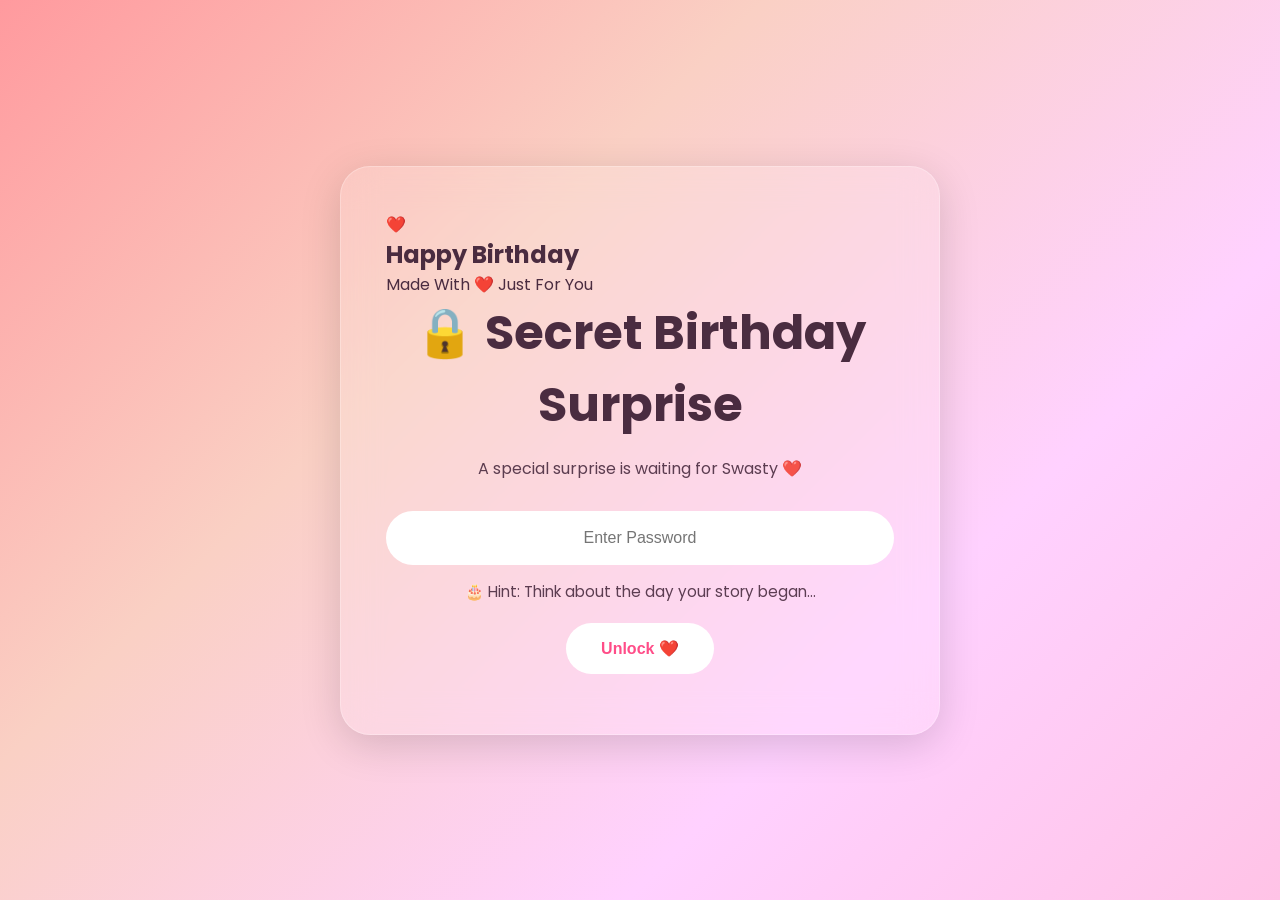
==== index.html @ 3ca475dc "Update index.html" ====
<!DOCTYPE html>
<html lang="en">
<head>
    <meta charset="UTF-8">
    <meta name="viewport" content="width=device-width, initial-scale=1.0">
    <title>Happy Birthday Swasty ❤️</title>

    <link rel="preconnect" href="https://fonts.googleapis.com">
    <link href="https://fonts.googleapis.com/css2?family=Poppins:wght@300;400;500;600;700;800&family=Dancing+Script:wght@700&display=swap" rel="stylesheet">

    <link rel="stylesheet" href="style.css">
</head>
<body>

    <!-- Floating Hearts -->
    <div id="hearts-container"></div>

    <!-- Background Music -->
    <audio id="bgMusic" loop>
        <source src="music/be-intehaan.mp3" type="audio/mpeg">
    </audio>

    <!-- PASSWORD PAGE -->
    <section id="passwordPage" class="page active-page">

        <div class="glass-card password-card">

            <div class="birthday-logo">

    <div class="logo-ring"></div>

    <div class="logo-inner">

        <div class="logo-heart">❤️</div>

        <h2>Happy Birthday</h2>

        <p>Made With ❤️ Just For You</p>

    </div>

</div>

            <h1 class="main-title">
                🔒 Secret Birthday Surprise
            </h1>

            <p class="subtitle">
                A special surprise is waiting for Swasty ❤️
            </p>

        <input
    type="password"
    id="password"
    placeholder="Enter Password">

<p class="password-hint">
🎂 Hint: Think about the day your story began...
</p>

<button id="unlockBtn">
    Unlock ❤️
</button>

            <p id="errorMessage"></p>

        </div>

    </section>

    <!-- TIMER PAGE -->
    <section id="timerPage" class="page">

        <div class="glass-card">

            <h1 class="birthday-name">
                Swasty ❤️
            </h1>

            <h2 class="timer-heading">
                🌸 Time You've Been Making This World More Beautiful
            </h2>

            <div class="timer-container">

                <div class="time-box">
                    <span id="years" class="number">00</span>
                    <span class="label">Years</span>
                </div>

                <div class="time-box">
                    <span id="months" class="number">00</span>
                    <span class="label">Months</span>
                </div>

                <div class="time-box">
                    <span id="days" class="number">00</span>
                    <span class="label">Days</span>
                </div>

                <div class="time-box">
                    <span id="hours" class="number">00</span>
                    <span class="label">Hours</span>
                </div>

                <div class="time-box">
                    <span id="minutes" class="number">00</span>
                    <span class="label">Minutes</span>
                </div>

                <div class="time-box">
                    <span id="seconds" class="number">00</span>
                    <span class="label">Seconds</span>
                </div>

            </div>

            <div class="seconds-lived">

                <h3>
                    ⏳ You've Lived More Than
                </h3>

                <div id="totalSeconds">
                    0
                </div>

                <p>
                    Seconds In This Beautiful World ❤️
                </p>

            </div>

            <p class="special-line">
                Every moment has made you even more special ❤️
            </p>

            <button id="enterWebsiteBtn" class="primary-btn">
                ✨ Enter The Birthday Surprise ✨
            </button>

        </div>

    </section>

    <!-- MAIN WEBSITE -->
    <main id="mainWebsite">

        <!-- HERO -->
        <section class="hero-section">

            <div class="glass-card">

                <h1 class="hero-title">
                    Happy Birthday Swasty 🎂❤️
                </h1>

                <p class="hero-subtitle">
                    Today is all about celebrating you ✨
                </p>

            </div>

        </section>

        <!-- LETTER -->
        <section class="section">

            <div class="glass-card">

                <h2>💌 A Letter Just For You</h2>

                <div id="envelope">

                    <div class="envelope-icon">
                        💌
                    </div>

                    <h3>
                        Click The Envelope To Open Your Letter
                    </h3>

                </div>

                <div id="letterContent">

                    <div id="typedLetter"></div>

                </div>

            </div>

        </section>

        <!-- PHOTO MEMORIES -->
        <section class="section">

            <div class="glass-card">

                <h2>📸 Beautiful Memories</h2>

                <p class="section-text">
                    <b>Every memory tells a story.</b>
                </p>
                <p class="section-text">
                    <b>Click on the corners of the photos</b>
                </p>
                <div class="photo-grid">

                    <img src="images/photo1.jpg" alt="">
                    <img src="images/photo2.jpg" alt="">
                    <img src="images/photo3.jpg" alt="">
                    <img src="images/photo4.jpg" alt="">
                    <img src="images/photo5.jpg" alt="">

                </div>

            </div>

        </section>

        <!-- MEMORY STARS -->
        <section class="section">

            <div class="glass-card">

                <h2>❤️‍🩹 Memory Hearts</h2>

                <h3>
                    Click the Hearts to Reveal Special Messages for You ❤️
                </h3>

                <div class="stars-container">

                    <button class="star" data-message="You deserve all the happiness in the world ❤️">💝</button>

                    <button class="star" data-message="Never stop dreaming ✨">💝</button>

                    <button class="star" data-message="Keep smiling every day 😊">💝</button>

                    <button class="star" data-message="You make life brighter 🌸">💝</button>

                    <button class="star" data-message="Happy Birthday Swasty 🎂❤️">💝</button>

                </div>

                <div id="starMessage"></div>

            </div>

        </section>

        <!-- SPECIAL -->
        <section class="section">

            <div class="glass-card">

                <h2>❤️ What Makes You Special</h2>

                <div class="qualities">

    <!-- Smile -->
    <div class="voice-card" data-audio="smile">
        <div class="voice-emoji">😊</div>

        <h3>Your Smile</h3>

        <p>Tap the button below ❤️</p>

        <button class="voice-btn">
            ▶ Listen to My Voice
        </button>

        <div class="voice-progress">
            <div class="voice-progress-fill"></div>
        </div>

        <div class="voice-message">
            Your smile is one of the most beautiful things I've ever seen...
        </div>
    </div>

    <!-- Kindness -->
    <div class="voice-card" data-audio="kindness">
        <div class="voice-emoji">🌸</div>

        <h3>Your Kindness</h3>

        <p>Tap the button below ❤️</p>

        <button class="voice-btn">
            ▶ Listen to My Voice
        </button>

        <div class="voice-progress">
            <div class="voice-progress-fill"></div>
        </div>

        <div class="voice-message">
            Your kindness makes everyone around you feel comfortable...
        </div>
    </div>

    <!-- Personality -->
    <div class="voice-card" data-audio="personality">
        <div class="voice-emoji">✨</div>

        <h3>Your Personality</h3>

        <p>Tap the button below ❤️</p>

        <button class="voice-btn">
            ▶ Listen to My Voice
        </button>

        <div class="voice-progress">
            <div class="voice-progress-fill"></div>
        </div>

        <div class="voice-message">
            I love the way you are. Never change.
        </div>
    </div>

    <!-- Positive Energy -->
    <div class="voice-card" data-audio="positive">
        <div class="voice-emoji">🌈</div>

        <h3>Your Positive Energy</h3>

        <p>Tap the button below ❤️</p>

        <button class="voice-btn">
            ▶ Listen to My Voice
        </button>

        <div class="voice-progress">
            <div class="voice-progress-fill"></div>
        </div>

        <div class="voice-message">
            You have a way of making every moment brighter.
        </div>
    </div>

    <!-- Heart -->
    <div class="voice-card" data-audio="heart">
        <div class="voice-emoji">❤️</div>

        <h3>Your Heart</h3>

        <p>Tap the button below ❤️</p>

        <button class="voice-btn">
            ▶ Listen to My Voice
        </button>

        <div class="voice-progress">
            <div class="voice-progress-fill"></div>
        </div>

        <div class="voice-message">
            Your heart is the reason you're so special to me.
        </div>
    </div>

</div>
            </div>

        </section>

        <!-- WISH COUNTER -->
        <section class="section">

            <div class="glass-card">

                <h2>🎂 Birthday Wishes</h2>

                <div id="wishCounter">
                    0
                </div>

                <h3>
                    Wishes Sent To Swasty ❤️
                </h3>

            </div>

        </section>

        <!-- BIRTHDAY WISH -->
        <section class="section">

            <div class="glass-card">

                <h2>🌙 Make A Birthday Wish</h2>

                <button id="wishBtn" class="primary-btn">
                    Make A Wish ✨
                </button>

                <div id="wishMessage">

                    <p>
                        Close your eyes,
                        make a wish,
                        and believe in it ❤️
                    </p>

                </div>

            </div>

        </section>

        <!-- LONG MESSAGE -->
        <section class="section">

            <div class="glass-card">

                <h2>❤️ A Message For You</h2>

                <div class="long-message">

                   <p>
Today is a very special day because it celebrates the wonderful person you are.
From the moment you came into this world, you started creating memories,
spreading smiles, and making the lives of the people around you brighter.
                  </p>

                   <br>

<p>
Every year is a collection of moments, dreams, achievements, lessons,
friendships, and beautiful memories. Today marks another chapter in your story,
and it's the perfect time to celebrate everything that makes you unique.
</p>

<br>

<p>
May your smile always stay bright, your heart stay happy,
and your dreams continue to grow bigger.
May every challenge make you stronger,
every success make you prouder,
and every day bring you closer to the life you wish for.
</p>

<br>

<p>
Never forget how special you are.
The kindness you show, the happiness you spread,
and the memories you create leave a mark on everyone around you.
</p>

<br>

<p>
Today is your day.
Laugh louder.
Smile bigger.
Dream higher.
And make memories you'll cherish forever.
</p>

<br>

<p>
May this birthday bring happiness,
love,
success,
good health,
and countless unforgettable moments.
</p>

<br>

<p>
Thank you for being you.
The world is more beautiful because you're in it.
</p>

<br>

<h2>
Happy Birthday, Swasty ❤️🎉✨
</h2>

                </div>

            </div>

        </section>

       <!-- LETTER MESSAGE SECTION -->
<section class="section">

    <div class="letter-card">

        <h2 class="letter-title">
            💌 Before You Go...
        </h2>

        <p class="letter-subtitle">
            If you'd like to say something, I'd love to read it ❤️
        </p>

        <div class="paper">

            <h3>
                A Little Note For Me ❤️
            </h3>

            <p class="paper-text">
                Your words mean a lot.
                Whatever is in your heart,
                feel free to write it here...
            </p>

           <form id="messageForm">

    <textarea
        name="message"
        id="feelingsBox"
        placeholder="Write your thoughts here..."
        required></textarea>

    <button type="submit" class="primary-btn">
        💖 Send My Message
    </button>

</form>

<p id="successMessage"></p>

<!-- PRIVATE CHAT SECTION -->
<section class="section">

    <div class="glass-card">

        <h2>💝 Private Room</h2>

        <p class="section-text">
            A special place only for you 💝
        </p>

        <button id="openChatBtn" class="primary-btn">
            Enter Private Room
        </button>

    </div>

</section>

<!-- CHAT PASSWORD MODAL -->
<div id="chatModal" class="chat-modal">

    <div class="chat-modal-content">

        <h2>🔒 Private Chat</h2>

        <input
            type="password"
            id="chatPassword"
            placeholder="Enter chat password">

        <button id="chatUnlockBtn">
            Unlock
        </button>

    </div>

</div>

      <!-- GRAND FINALE -->
        <section class="section finale-section">

            <div class="glass-card">

                <h1>
                    🎉 Happy Birthday Swasty ❤️
                </h1>

                <p>
                    Thank you for being exactly who you are.
                </p>

                <p>
                    The world is a better place because you're in it.
                </p>

                <p>
                    May your future be filled with happiness,
                    success,
                    laughter,
                    and unforgettable memories.
                </p>

                <h2>
                    ❤️ Never Stop Smiling ❤️
                </h2>

                <button id="confettiBtn" class="primary-btn">
                    🎊 Celebrate 🎊
                </button>

            </div>

        </section>

        <p> Thank you for spending</p>
        <p>your birthday with me.</p>


        
           
           <p> I hope this little website</p>
            <p> made you smile. </p>
       

        
       
           <p> No matter where life takes you,</p> 
          <p> I hope you always stay happy.</p>
        

        <h3>❤️</h3>


        <p>Made with love,</p>
        <p><b>Akshit</b></p>

    </main>

    <div id="wishOverlay">

    <div class="night-sky">

        <div id="shootingStar"></div>

        <div class="wish-text">
            ✨ Make Your Wish ✨
        </div>

        <div class="wish-countdown">
            Returning in <span id="countdown">10</span>
        </div>

    </div>

</div>

<!-- Voice Player -->
<audio id="voicePlayer"></audio>

    <script src="script.js"></script>


</body>
</html>
---- style.css ----
/* =========================
   GLOBAL
========================= */

*{
    margin:0;
    padding:0;
    box-sizing:border-box;
}

html{
    scroll-behavior:smooth;
}

body{
    font-family:'Poppins',sans-serif;
    background:linear-gradient(
        135deg,
        #ff9a9e 0%,
        #fad0c4 35%,
        #ffd1ff 70%,
        #ffc3e6 100%
    );
    color:#4a2c40;
    overflow-x:hidden;
    min-height:100vh;
}

/* =========================
   HEARTS
========================= */

#hearts-container{
    position:fixed;
    inset:0;
    pointer-events:none;
    z-index:1;
}

.heart{
    position:absolute;
    animation:floatHeart 10s linear forwards;
    opacity:.8;
}

@keyframes floatHeart{
    from{
        transform:translateY(110vh) scale(.5);
        opacity:0;
    }
    20%{
        opacity:1;
    }
    to{
        transform:translateY(-120px) scale(1.2);
        opacity:0;
    }
}

/* =========================
   PAGE SYSTEM
========================= */

.page{
    min-height:100vh;
    display:none;
    justify-content:center;
    align-items:center;
    padding:30px;
    position:relative;
    z-index:2;
}

.active-page{
    display:flex;
}

#mainWebsite{
    display:none;
    position:relative;
    z-index:2;
}

/* =========================
   GLASS CARD
========================= */

.glass-card{
    width:100%;
    max-width:1200px;
    background:rgba(255,255,255,.15);
    backdrop-filter:blur(18px);
    -webkit-backdrop-filter:blur(18px);
    border:1px solid rgba(255,255,255,.25);
    border-radius:30px;
    padding:45px;
    box-shadow:0 10px 40px rgba(0,0,0,.15);
}

.password-card{
    max-width:600px;
}

/* =========================
   TYPOGRAPHY
========================= */

.main-title{
    font-size:3rem;
    margin-bottom:15px;
    text-align:center;
}

.subtitle{
    text-align:center;
    opacity:.9;
    margin-bottom:30px;
}

.birthday-name{
    font-family:'Dancing Script',cursive;
    font-size:5rem;
    margin-bottom:20px;
    text-align:center;
}

.timer-heading{
    text-align:center;
    font-size:2rem;
    margin-bottom:60px;
}

.hero-title{
    font-family:'Dancing Script',cursive;
    font-size:5rem;
    text-align:center;
    margin-bottom:15px;
}

.hero-subtitle{
    text-align:center;
    font-size:1.2rem;
    opacity:.9;
}

.section h2{
    font-size:2.2rem;
    text-align:center;
    margin-bottom:20px;
}

.section-text{
    text-align:center;
    opacity:.9;
}

/* =========================
   INPUTS
========================= */

input{
    width:100%;
    padding:18px;
    border:none;
    outline:none;
    border-radius:50px;
    text-align:center;
    font-size:1rem;
    margin-bottom:15px;
}

.password-hint{
    text-align:center;
    font-size:.95rem;
    opacity:.9;
    margin-bottom:20px;
}

#errorMessage{
    text-align:center;
    margin-top:15px;
    color:#fff;
}

/* =========================
   BUTTONS
========================= */

button{
    border:none;
    cursor:pointer;
    transition:.3s;
}

.primary-btn{

    display:block;

    margin:auto;

    padding:16px 35px;

    border-radius:50px;

    background:linear-gradient(
        135deg,
        #ff5e9c,
        #ff7ab6
    );

    color:white;

    font-weight:700;

    font-size:1rem;

    box-shadow:
    0 8px 20px rgba(255,94,156,.35);
}

#unlockBtn{
    display:block;
    margin:auto;
    padding:16px 35px;
    border-radius:50px;
    background:#fff;
    color:#ff4d88;
    font-weight:700;
    font-size:1rem;
}

.primary-btn:hover,
#unlockBtn:hover{
    transform:translateY(-3px) scale(1.03);
}

/* =========================
   TIMER
========================= */

.timer-container{
    display:flex;
    justify-content:center;
    align-items:center;
    gap:25px;
    flex-wrap:wrap;
    margin-bottom:40px;
}

.time-box{
    min-width:120px;
    text-align:center;
}

.number{
    display:block;
    font-size:6.5rem;
    font-weight:800;
    line-height:1;
    color:#fff;
    text-shadow:
        0 0 10px rgba(255,255,255,.4),
        0 0 25px rgba(255,255,255,.3),
        0 0 40px rgba(255,255,255,.2);
}

.label{
    display:block;
    margin-top:10px;
    font-size:.85rem;
    text-transform:uppercase;
    letter-spacing:3px;
    opacity:.75;
}

.special-line{
    text-align:center;
    margin-top:30px;
    font-size:1.1rem;
}

/* =========================
   TOTAL SECONDS
========================= */

.seconds-lived{
    text-align:center;
    margin:50px 0;
}

.seconds-lived h3{
    margin-bottom:15px;
}

#totalSeconds{
    font-size:3rem;
    font-weight:800;
    margin-bottom:10px;
}

/* =========================
   HERO
========================= */

.hero-section{
    min-height:100vh;
    display:flex;
    justify-content:center;
    align-items:center;
    padding:40px;
}

/* =========================
   SECTIONS
========================= */

.section{
    padding:80px 20px;
}

/* =========================
   ENVELOPE
========================= */

#envelope{
    margin-top:25px;
    text-align:center;
    cursor:pointer;
}

.envelope-icon{
    font-size:6rem;
    animation:bounce 2s infinite;
}

@keyframes bounce{
    0%,100%{
        transform:translateY(0);
    }
    50%{
        transform:translateY(-12px);
    }
}

#letterContent{
    display:none;
    margin-top:30px;
}

#typedLetter{
    line-height:2;
    font-size:1.1rem;
    text-align:left;
}

/* =========================
   PHOTO GRID
========================= */

.photo-grid{
    display:grid;
    grid-template-columns:repeat(auto-fit,minmax(220px,1fr));
    gap:20px;
    margin-top:35px;
}

.photo-grid img{

    width:100%;

    height:260px;

    object-fit:cover;

    border-radius:18px;

    transition:

        transform .45s ease,

        box-shadow .45s ease,

        filter .45s ease;

    cursor:pointer;

}

.photo-grid img:hover{

    transform:scale(1.05);

    box-shadow:0 15px 35px rgba(0,0,0,.25);

    filter:brightness(1.05);

}

.photo-grid img:active{

    transform:scale(.97);

}

/* =========================
   STARS
========================= */

.stars-container{
    display:flex;
    justify-content:center;
    gap:20px;
    flex-wrap:wrap;
    margin-top:30px;
}

.star{
    font-size:3rem;
    background:none;
    color:#fff;
}

.star:hover{
    transform:scale(1.2) rotate(10deg);
}

#starMessage{
    margin-top:25px;
    text-align:center;
    font-size:1.1rem;
    min-height:40px;
}

/* =========================
   SPECIAL CARDS
========================= */

.qualities{

    display:grid;

    grid-template-columns:repeat(auto-fit,minmax(320px,1fr));

    gap:25px;

    margin-top:35px;

}

.quality-card{
    background:rgba(255,255,255,.12);
    padding:25px;
    border-radius:20px;
    text-align:center;
    font-size:1.1rem;
    transition:.3s;
}

.quality-card:hover{
    transform:translateY(-6px);
}

/* =========================
   WISH COUNTER
========================= */

#wishCounter{
    text-align:center;
    font-size:5rem;
    font-weight:800;
    margin:25px 0;
}

/* =========================
   WISH MESSAGE
========================= */

#wishMessage{
    display:none;
    margin-top:25px;
    text-align:center;
    font-size:1.2rem;
    line-height:2;
}

/* =========================
   LONG MESSAGE
========================= */

.long-message{
    max-width:900px;
    margin:auto;
}

.long-message p{
    margin-bottom:20px;
    line-height:2;
    font-size:1.05rem;
}

/* =========================
   FINALE
========================= */

.finale-section{
    padding-bottom:120px;
}

.finale-section h1{
    font-size:4rem;
    text-align:center;
    margin-bottom:20px;
}

.finale-section p{
    text-align:center;
    margin-bottom:15px;
    line-height:1.8;
}

.finale-section h2{
    margin:30px 0;
}

/* =========================
   CONFETTI
========================= */

.confetti{
    position:fixed;
    width:12px;
    height:12px;
    top:-20px;
    z-index:9999;
    animation:confettiFall 5s linear forwards;
}

@keyframes confettiFall{
    to{
        transform:
            translateY(110vh)
            rotate(720deg);
    }
}

/* =========================
   SCROLLBAR
========================= */

::-webkit-scrollbar{
    width:8px;
}

::-webkit-scrollbar-thumb{
    background:rgba(255,255,255,.4);
    border-radius:20px;
}

/* =========================
   WISH OVERLAY
========================= */

#wishOverlay{
    position:fixed;
    inset:0;
    background:#020617;
    z-index:99999;
    display:none;
    justify-content:center;
    align-items:center;
    overflow:hidden;
}

.night-sky{
    width:100%;
    height:100%;
    position:relative;
}

.twinkle-star{
    position:absolute;
    width:3px;
    height:3px;
    background:white;
    border-radius:50%;
    animation:twinkle 2s infinite;
}

@keyframes twinkle{
    0%,100%{
        opacity:.2;
    }
    50%{
        opacity:1;
    }
}

.wish-text{
    position:absolute;
    top:45%;
    left:50%;
    transform:translate(-50%,-50%);
    font-size:3rem;
    font-weight:700;
    text-align:center;
}

.wish-countdown{
    position:absolute;
    top:55%;
    left:50%;
    transform:translateX(-50%);
    font-size:1.1rem;
}

#shootingStar{
    position:absolute;
    width:180px;
    height:2px;
    background:white;
    transform:rotate(-25deg);
    box-shadow:0 0 20px white;
    opacity:0;
}

/* =========================
   MOBILE
========================= */

@media(max-width:768px){

    .glass-card{
        padding:30px 20px;
    }

    .main-title{
        font-size:2rem;
    }

    .birthday-name{
        font-size:3.5rem;
    }

    .hero-title{
        font-size:3.5rem;
    }

    .timer-heading{
        font-size:1.4rem;
    }

    .number{
        font-size:4rem;
    }

    .label{
        font-size:.7rem;
        letter-spacing:2px;
    }

    .time-box{
        min-width:90px;
    }

    #wishCounter{
        font-size:3rem;
    }

    #totalSeconds{
        font-size:2rem;
    }

    .envelope-icon{
        font-size:4rem;
    }

    .finale-section h1{
        font-size:2.5rem;
    }
}

/* =========================
   LETTER SECTION
========================= */

.letter-card{
    text-align:center;
}

.letter-title{
    font-family:'Dancing Script',cursive;
    font-size:3rem;
    margin-bottom:10px;
}

.letter-subtitle{
    margin-bottom:30px;
}

.paper{

    max-width:900px;
    margin:auto;

    background:#fff8f3;

    color:#6a3a4f;

    padding:40px;

    border-radius:25px;

    box-shadow:
    0 15px 40px rgba(0,0,0,.15);

}

.paper h3{

    font-family:'Dancing Script',cursive;

    font-size:2.5rem;

    margin-bottom:15px;
}

.paper-text{

    margin-bottom:25px;

    line-height:1.8;
}

#feelingsBox{

    width:100%;

    min-height:220px;

    padding:25px;

    border:2px solid #f5c4d6;

    border-radius:20px;

    background:#fffdfb;

    resize:none;

    outline:none;

    font-size:1rem;

    color:#6a3a4f;

    margin-bottom:25px;
}

#feelingsBox::placeholder{

    color:#c28aa2;
}

#successMessage{

    margin-top:20px;

    text-align:center;

    font-size:1.1rem;

    font-weight:600;

    color:#7a1f4d;

}

#successMessage{
    animation:fadeInUp .8s ease;
}

@keyframes fadeInUp{

    from{
        opacity:0;
        transform:translateY(15px);
    }

    to{
        opacity:1;
        transform:translateY(0);
    }

}

@media (max-width: 768px){

    .glass-card{
        padding:25px 15px;
    }

    .birthday-name{
        font-size:3rem;
    }

    .hero-title{
        font-size:3rem;
    }

    .main-title{
        font-size:2rem;
    }

    .timer-heading{
        font-size:1.2rem;
    }

    .timer-container{
        gap:12px;
    }

    .time-box{
        min-width:80px;
    }

    .number{
        font-size:3.5rem;
    }

    .label{
        font-size:.65rem;
        letter-spacing:1px;
    }

    .photo-grid{
        grid-template-columns:1fr;
    }

    .photo-grid img{
        height:auto;
    }

    .wish-text{
        font-size:2rem;
        width:90%;
    }

    .letter-title{
        font-size:2.2rem;
    }

    .paper{
        padding:25px;
    }

    #feelingsBox{
        min-height:150px;
    }

    .finale-section h1{
        font-size:2rem;
    }

    iframe{
        height:500px;
    }

}

.chat-modal{

    position:fixed;

    inset:0;

    background:rgba(0,0,0,.85);

    display:none;

    justify-content:center;

    align-items:center;

    z-index:9999;

}

.chat-modal-content{

    width:90%;

    max-width:400px;

    padding:30px;

    border-radius:25px;

    background:white;

    text-align:center;

}

.chat-modal-content input{

    width:100%;

    padding:15px;

    margin:20px 0;

    border-radius:12px;

    border:1px solid #ddd;

}

.chat-modal-content button{

    padding:12px 25px;

    border:none;

    border-radius:30px;

    cursor:pointer;

}

.photo-grid img:hover{

    box-shadow:

        0 25px 55px rgba(255,105,180,.35),

        0 0 35px rgba(255,255,255,.25);

    filter:

        brightness(1.08)

        saturate(1.15);

}

@media (max-width:768px){

    .timer-container{

    display:grid;

    grid-template-columns:repeat(2,1fr);

    gap:15px;

}

.time-box{

    width:100%;

}

.photo-grid{

    grid-template-columns:1fr;

    gap:20px;

}

.photo-grid img{

    width:100%;

    height:260px;

    object-fit:cover;

}

.hero-title{

    font-size:2.2rem;

    line-height:1.2;

}

.hero-subtitle{

    font-size:1rem;

}

.glass-card{

    width:92%;

    margin:20px auto;

    padding:22px;

    border-radius:22px;

}

.unlock-btn,
.primary-btn,
.chat-btn,
.wish-btn,
#unlockBtn,
#joinBtn,
#chatUnlockBtn,
#sendWishBtn{

    width:100%;

    padding:16px;

    font-size:1rem;

    border-radius:15px;

    margin-top:10px;

}

input{

    width:100%;

    padding:15px;

    font-size:1rem;

}

textarea{

    width:100%;

    min-height:180px;

    padding:15px;

    font-size:1rem;

}

}


/* ===========================
   Scroll Animation
=========================== */

.fade-section{

    opacity:0;

    transform:translateY(60px);

    transition:

        opacity .8s ease,

        transform .8s ease;

}

.fade-section.show{

    opacity:1;

    transform:translateY(0);

}

/* ===========================
   Page Transition
=========================== */

body{

    opacity:0;

    transition:opacity .6s ease;

}

body.page-loaded{

    opacity:1;

}

body.page-exit{

    opacity:0;

}

/* ==========================================
   Voice Cards - What Makes You Special
========================================== */

.voice-card{

    position:relative;

    background:rgba(255,240,245,.9);

    backdrop-filter:blur(18px);

    border:1px solid rgba(255,255,255,0.15);

    border-radius:22px;

    padding:25px;

    margin:20px 0;

    text-align:center;

    overflow:hidden;

    transition:.4s ease;

    display:flex;

    flex-direction:column;

    justify-content:space-between;

    min-height:360px;

    animation:cardFloat 5s ease-in-out infinite;

}

.voice-card:nth-child(2){

    animation-delay:.6s;

}

.voice-card:nth-child(3){

    animation-delay:1.2s;

}

.voice-card:nth-child(4){

    animation-delay:1.8s;

}

.voice-card:nth-child(5){

    animation-delay:2.4s;

}

.voice-card:hover{

    transform:translateY(-8px);

    box-shadow:0 20px 45px rgba(255,105,180,.25);

}

.voice-emoji{

    font-size:3rem;

    margin-bottom:12px;

}

.voice-card h3{

    color:#5b1d35;

    font-size:1.5rem;

    margin-bottom:10px;

}

.voice-card p{

    color:#7a4d63;

    margin-bottom:22px;

    font-size:.95rem;

}

.voice-btn{

    background:linear-gradient(135deg,#ff4f81,#ff80ab);

    color:white;

    border:none;

    border-radius:50px;

    padding:14px 28px;

    font-size:1rem;

    font-weight:600;

    cursor:pointer;

    transition:.35s;

    margin-top:auto;

}

.voice-btn:hover{

    transform:scale(1.05);

    box-shadow:0 0 25px rgba(255,105,180,.45);

}

.voice-progress{

    width:100%;

    height:6px;

    background:rgba(255,255,255,.15);

    border-radius:20px;

    overflow:hidden;

    margin-top:25px;

}

.voice-progress-fill{

    width:0%;

    height:100%;

    background:linear-gradient(90deg,#ff4f81,#ffd6e8);

    transition:.2s linear;

}

.voice-message{

    margin-top:22px;

    color:#4d2436;

    line-height:1.7;

    font-size:.95rem;

    opacity:.8;

}

.voice-card.playing{

    border-color:#ff77aa;

    box-shadow:

        0 0 20px rgba(255,105,180,.4),

        0 0 40px rgba(255,105,180,.2);

}

@keyframes cardFloat{

    0%{
        transform:translateY(0);
    }

    50%{
        transform:translateY(-6px);
    }

    100%{
        transform:translateY(0);
    }

}
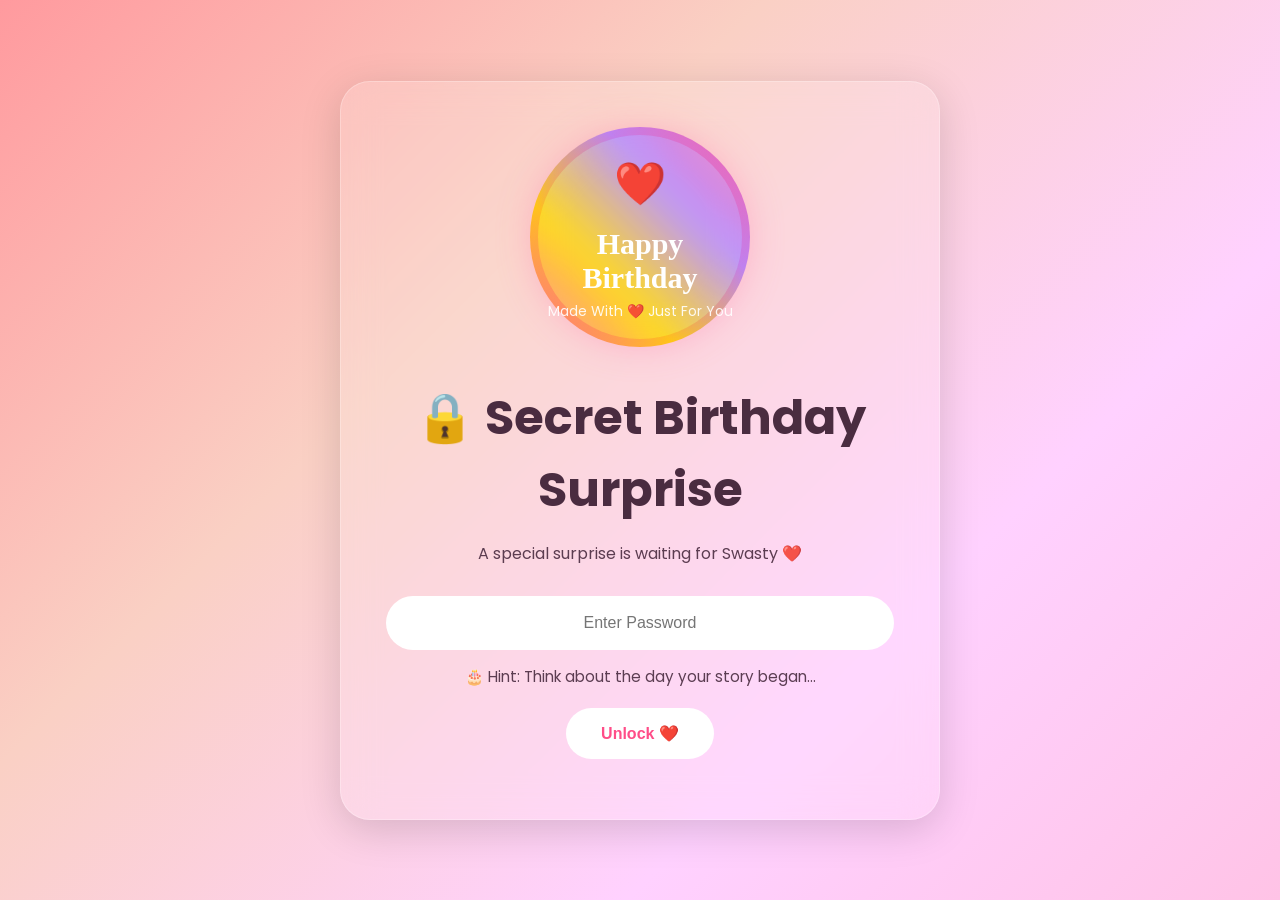
==== commit c2ca3571: "Update index.html" ====
--- a/index.html
+++ b/index.html
@@ -7,6 +7,7 @@
 
     <link rel="preconnect" href="https://fonts.googleapis.com">
     <link href="https://fonts.googleapis.com/css2?family=Poppins:wght@300;400;500;600;700;800&family=Dancing+Script:wght@700&display=swap" rel="stylesheet">
+    <link rel="icon" type="image/png" href="images/logo.png">
 
     <link rel="stylesheet" href="style.css">
 </head>
--- a/style.css
+++ b/style.css
@@ -1299,4 +1299,128 @@
         transform:translateY(0);
     }
 
-}+}
+
+/* ===========================
+   Premium Birthday Logo
+=========================== */
+
+.birthday-logo{
+
+    position:relative;
+
+    width:220px;
+
+    height:220px;
+
+    margin:0 auto 35px;
+
+}
+
+.logo-ring{
+
+    position:absolute;
+
+    inset:0;
+
+    border-radius:50%;
+
+    padding:4px;
+
+    background:linear-gradient(
+        45deg,
+        #ff5fa2,
+        #ffd700,
+        #b388ff,
+        #ff5fa2
+    );
+
+    animation:rotateRing 8s linear infinite;
+
+}
+
+.logo-inner{
+
+    position:absolute;
+
+    inset:8px;
+
+    border-radius:50%;
+
+    background:rgba(255,255,255,.12);
+
+    backdrop-filter:blur(15px);
+
+    display:flex;
+
+    flex-direction:column;
+
+    justify-content:center;
+
+    align-items:center;
+
+    color:white;
+
+    text-align:center;
+
+    box-shadow:0 0 40px rgba(255,95,162,.45);
+
+}
+
+.logo-heart{
+
+    font-size:42px;
+
+    animation:heartbeat 2s infinite;
+
+}
+
+.logo-inner h2{
+
+    margin:12px 0 6px;
+
+    font-size:30px;
+
+    font-family:cursive;
+
+}
+
+.logo-inner p{
+
+    font-size:14px;
+
+    opacity:.9;
+
+}
+
+@keyframes rotateRing{
+
+    from{
+
+        transform:rotate(0deg);
+
+    }
+
+    to{
+
+        transform:rotate(360deg);
+
+    }
+
+}
+
+@keyframes heartbeat{
+
+    0%,100%{
+
+        transform:scale(1);
+
+    }
+
+    50%{
+
+        transform:scale(1.15);
+
+    }
+
+}
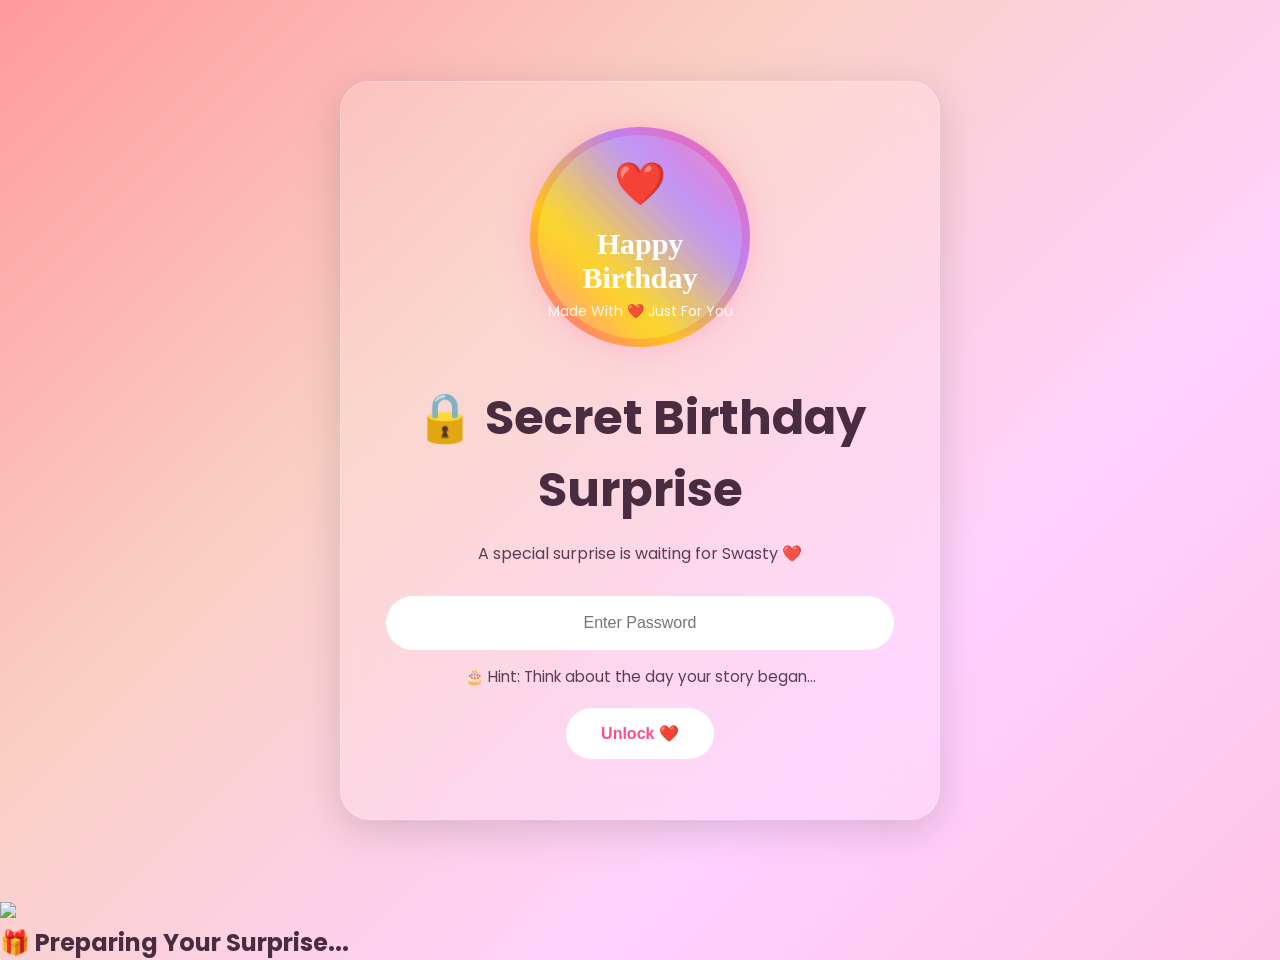
==== commit f1b8363e: "Update print statement from 'Hello' to 'Goodbye'" ====
--- a/index.html
+++ b/index.html
@@ -652,6 +652,30 @@
 
 </div>
 
+            <!-- =========================
+     Birthday Loading Screen
+========================= -->
+
+<div id="loadingScreen" class="loading-screen">
+
+    <div class="loading-content">
+
+        <img src="images/logo.png" class="loading-logo">
+
+        <h2 id="loadingText">
+            🎁 Preparing Your Surprise...
+        </h2>
+
+        <div class="loading-bar">
+
+            <div class="loading-progress"></div>
+
+        </div>
+
+    </div>
+
+</div>
+
 <!-- Voice Player -->
 <audio id="voicePlayer"></audio>
 
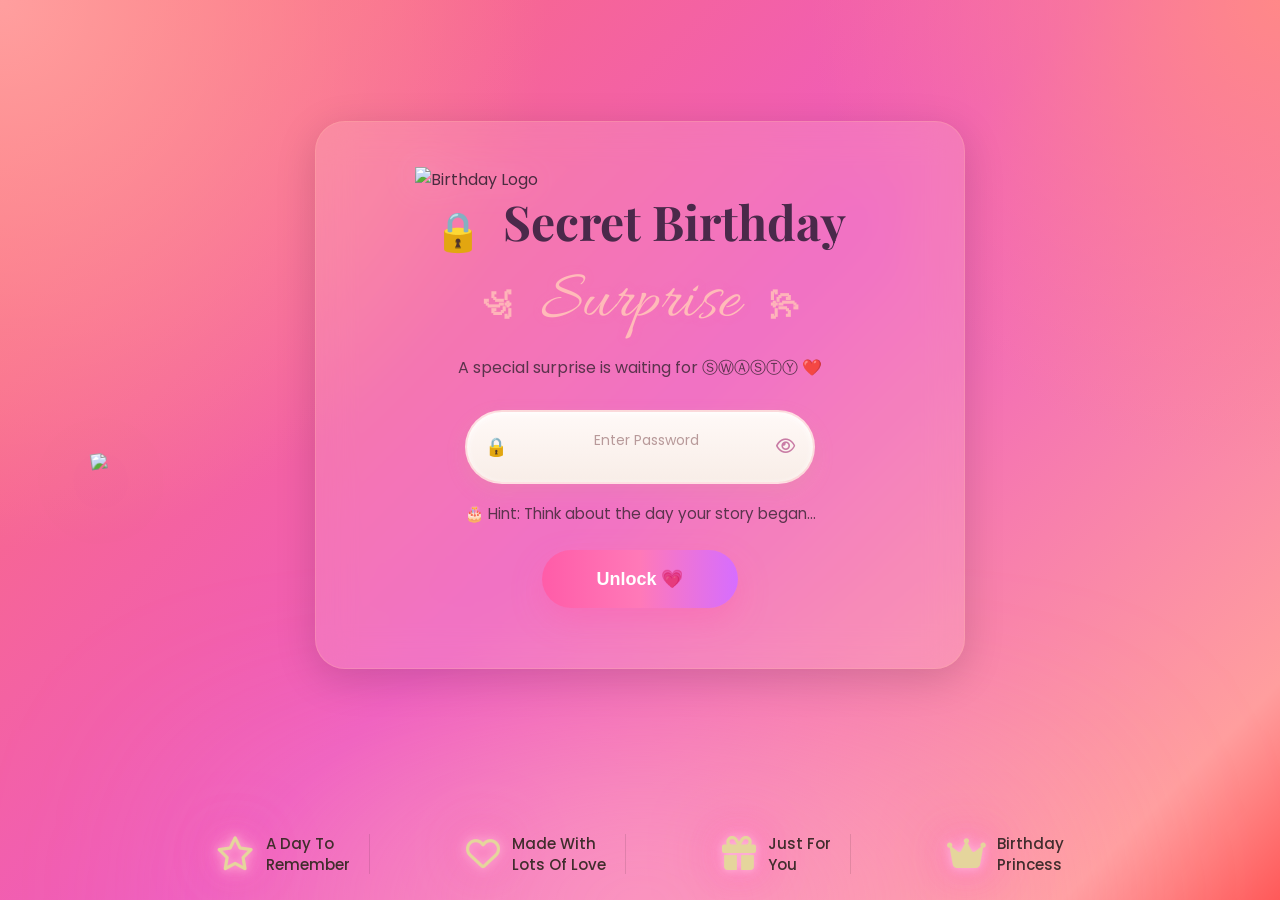
==== commit b046be54: "Add files via upload" ====
--- a/index.html
+++ b/index.html
@@ -6,7 +6,10 @@
     <title>Happy Birthday Swasty ❤️</title>
 
     <link rel="preconnect" href="https://fonts.googleapis.com">
-    <link href="https://fonts.googleapis.com/css2?family=Poppins:wght@300;400;500;600;700;800&family=Dancing+Script:wght@700&display=swap" rel="stylesheet">
+    <link href="https://fonts.googleapis.com/css2?family=Poppins:wght@300;400;500;600;700&display=swap" rel="stylesheet">
+   <link href="https://fonts.googleapis.com/css2?family=Allura&family=Playfair+Display:wght@700&display=swap" rel="stylesheet">
+   <link rel="stylesheet" href="https://cdnjs.cloudflare.com/ajax/libs/font-awesome/6.7.2/css/all.min.css">
+   <link href="https://fonts.googleapis.com/css2?family=Patrick+Hand&display=swap" rel="stylesheet">
     <link rel="icon" type="image/png" href="images/logo.png">
 
     <link rel="stylesheet" href="style.css">
@@ -24,48 +27,92 @@
     <!-- PASSWORD PAGE -->
     <section id="passwordPage" class="page active-page">
 
+       <img src="images/magic-note.png" class="magic-note">
+
         <div class="glass-card password-card">
 
-            <div class="birthday-logo">
-
-    <div class="logo-ring"></div>
-
-    <div class="logo-inner">
-
-        <div class="logo-heart">❤️</div>
-
-        <h2>Happy Birthday</h2>
-
-        <p>Made With ❤️ Just For You</p>
-
-    </div>
+           <div class="birthday-logo">
+
+      <img src="images/birthday-logo.png" alt="Birthday Logo">
+
+           </div>
+
+           <h1 class="main-title">
+
+    <span class="lock-icon">🔒</span>
+
+    Secret Birthday
+
+    <br>
+
+    <span class="decor-left">꧁</span>
+
+    <span class="surprise-text">Surprise</span>
+
+    <span class="decor-right">꧂</span>
+
+</h1>
+
+
+
+            <p class="subtitle">
+                A special surprise is waiting for ⓈⓌⒶⓈⓉⓎ  ❤️
+            </p>
+
+        <div class="password-box">
+
+    <span class="password-icon">🔒</span>
+
+    <input
+        type="password"
+        id="password"
+        placeholder="Enter Password">
+
+   <button type="button" id="togglePassword" class="eye-btn">
+    <i class="fa-regular fa-eye"></i>
+</button>
 
 </div>
 
-            <h1 class="main-title">
-                🔒 Secret Birthday Surprise
-            </h1>
-
-            <p class="subtitle">
-                A special surprise is waiting for Swasty ❤️
-            </p>
-
-        <input
-    type="password"
-    id="password"
-    placeholder="Enter Password">
 
 <p class="password-hint">
 🎂 Hint: Think about the day your story began...
 </p>
 
-<button id="unlockBtn">
-    Unlock ❤️
+<button id="unlockBtn" class="unlock-btn">
+     Unlock 💗
 </button>
 
+           
+
             <p id="errorMessage"></p>
 
         </div>
+
+
+        <div class="bottom-features">
+
+    <div class="feature">
+        <i class="fa-regular fa-star"></i>
+        <span>A Day To<br>Remember</span>
+    </div>
+
+    <div class="feature">
+        <i class="fa-regular fa-heart"></i>
+        <span>Made With<br>Lots Of Love</span>
+    </div>
+
+    <div class="feature">
+        <i class="fa-solid fa-gift"></i>
+        <span>Just For<br>You</span>
+    </div>
+
+    <div class="feature">
+      <i class="fa-solid fa-crown"></i>
+        <span>Birthday<br>Princess</span>
+    </div>
+
+</div>
 
     </section>
 
--- a/style.css
+++ b/style.css
@@ -13,18 +13,30 @@
 }
 
 body{
+
     font-family:'Poppins',sans-serif;
-    background:linear-gradient(
-        135deg,
-        #ff9a9e 0%,
-        #fad0c4 35%,
-        #ffd1ff 70%,
-        #ffc3e6 100%
-    );
+
+   background:
+ url("images/flowers.png") center center/cover no-repeat,
+ radial-gradient(circle at top left, rgba(255, 159, 159, 0.993), transparent 35%),
+ radial-gradient(circle at top right, rgb(255, 136, 136), transparent 30%),
+ linear-gradient(
+    135deg,
+    #fd6f6f 0%,
+    #ef5bbe 50%,
+    #ff9e9e 90%,
+    #ff5959 100%
+);
+
     color:#4a2c40;
+
     overflow-x:hidden;
+
     min-height:100vh;
-}
+
+}
+
+
 
 /* =========================
    HEARTS
@@ -62,13 +74,21 @@
 ========================= */
 
 .page{
+
     min-height:100vh;
+
     display:none;
+
+    flex-direction:column;
+
     justify-content:center;
+
     align-items:center;
+
+    position:relative;
+
     padding:30px;
-    position:relative;
-    z-index:2;
+
 }
 
 .active-page{
@@ -88,17 +108,18 @@
 .glass-card{
     width:100%;
     max-width:1200px;
-    background:rgba(255,255,255,.15);
+    background:rgba(255, 238, 234, 0.15);
     backdrop-filter:blur(18px);
     -webkit-backdrop-filter:blur(18px);
-    border:1px solid rgba(255,255,255,.25);
+    border:1px solid rgba(255, 188, 162, 0.25);
     border-radius:30px;
     padding:45px;
     box-shadow:0 10px 40px rgba(0,0,0,.15);
 }
 
 .password-card{
-    max-width:600px;
+    max-width:650px;
+    width:90%;
 }
 
 /* =========================
@@ -106,10 +127,17 @@
 ========================= */
 
 .main-title{
+
+    font-family:'Playfair Display', serif;
+
     font-size:3rem;
-    margin-bottom:15px;
-    text-align:center;
-}
+
+    font-weight:700;
+
+    color:#4a294a;
+
+}
+   
 
 .subtitle{
     text-align:center;
@@ -218,16 +246,7 @@
     0 8px 20px rgba(255,94,156,.35);
 }
 
-#unlockBtn{
-    display:block;
-    margin:auto;
-    padding:16px 35px;
-    border-radius:50px;
-    background:#fff;
-    color:#ff4d88;
-    font-weight:700;
-    font-size:1rem;
-}
+
 
 .primary-btn:hover,
 #unlockBtn:hover{
@@ -995,13 +1014,15 @@
 
 .glass-card{
 
-    width:92%;
-
-    margin:20px auto;
+    width:100%;
+
+    margin: auto;
 
     padding:22px;
 
     border-radius:22px;
+
+    max-width:520px;
 
 }
 
@@ -1020,7 +1041,7 @@
 
     font-size:1rem;
 
-    border-radius:15px;
+    border-radius:50px;
 
     margin-top:10px;
 
@@ -1305,122 +1326,777 @@
    Premium Birthday Logo
 =========================== */
 
+
+.logo-inner h2{
+
+    margin:12px 0 6px;
+
+    font-size:30px;
+
+    font-family:cursive;
+
+}
+
+.logo-inner p{
+
+    font-size:14px;
+
+    opacity:.9;
+
+}
+
+@keyframes rotateRing{
+
+    from{
+
+        transform:rotate(0deg);
+
+    }
+
+    to{
+
+        transform:rotate(360deg);
+
+    }
+
+}
+
+@keyframes heartbeat{
+
+    0%,100%{
+
+        transform:scale(1);
+
+    }
+
+    50%{
+
+        transform:scale(1.15);
+
+    }
+
+}
+
+/* ===========================
+   Loading Screen
+=========================== */
+
+.loading-screen{
+
+    position:fixed;
+
+    inset:0;
+
+    display:none;
+
+    justify-content:center;
+
+    align-items:center;
+
+    background:linear-gradient(135deg,#ffb6c1,#ffd6f5,#f6d7ff);
+
+    backdrop-filter:blur(20px);
+
+    z-index:99999;
+
+   opacity:1;
+
+transition:opacity .7s ease;
+
+}
+
+.loading-content{
+
+    text-align:center;
+
+    width:320px;
+
+}
+
+.loading-logo{
+
+    width:170px;
+
+    animation:logoFloat 2.5s ease-in-out infinite;
+
+    filter:drop-shadow(0 0 25px rgba(255,255,255,.9));
+
+}
+
+#loadingText{
+
+    margin-top:25px;
+
+    color:#5b2458;
+
+    font-size:28px;
+
+    font-weight:700;
+
+}
+
+.loading-bar{
+
+    margin-top:35px;
+
+    width:100%;
+
+    height:10px;
+
+    border-radius:50px;
+
+    overflow:hidden;
+
+    background:white;
+
+}
+
+.loading-progress{
+
+    width:0%;
+
+    height:100%;
+
+    border-radius:50px;
+
+    background:linear-gradient(90deg,#ff5ba6,#9d6cff,#54d2ff);
+
+}
+
+/* Dreamy Pink Glow */
+
+body::after{
+
+    content:"";
+
+    position:fixed;
+
+    left:-10%;
+
+    bottom:-180px;
+
+    width:120%;
+
+    height:350px;
+
+    background:radial-gradient(
+        circle,
+        rgba(255,185,220,.45),
+        transparent 70%
+    );
+
+    filter:blur(80px);
+
+    pointer-events:none;
+
+    z-index:-1;
+
+}
+
+/* ===== Unlock Button ===== */
+
+.unlock-btn{
+
+    display: block;
+
+    width: 35%;          /* Change this value if you want it wider or narrower */
+
+    margin: 25px auto 0;   /* This centers the button */
+
+    padding: 18px 0;
+
+    border: none;
+
+    border-radius: 50px;
+
+    background: linear-gradient(
+        90deg,
+        #ff5ca8,
+        #ff79b8,
+        #d66dff
+    );
+
+    color: #fff;
+
+    font-size: 18px;
+
+    font-weight: 700;
+
+    cursor: pointer;
+
+    box-shadow: 0 12px 30px rgba(255, 92, 168, 0.35);
+
+    transition: all 0.3s ease;
+
+}
+
+.unlock-btn:hover{
+
+    transform: translateY(-3px);
+
+    box-shadow: 0 18px 40px rgba(255, 92, 168, 0.45);
+
+}
+
+.unlock-btn:active{
+
+    transform:scale(.96);
+
+}
+
+.unlock-btn{
+
+    position:relative;
+
+    overflow:hidden;
+
+}
+
+.unlock-btn::before{
+
+    content:"";
+
+    position:absolute;
+
+    left:-120%;
+
+    top:0;
+
+    width:60%;
+
+    height:100%;
+
+    background:rgba(255,255,255,.35);
+
+    transform:skewX(-25deg);
+
+    transition:.7s;
+
+}
+
+.unlock-btn:hover::before{
+
+    left:140%;
+
+}
+
+.surprise-text{
+
+    font-family:'Allura', cursive;
+
+    font-size:100px;
+
+    color:#ff5c9d;
+
+    font-weight:500;
+
+    display:block;
+
+    margin-top:8px;
+
+}
+
+/* Main Heading */
+
+.main-title{
+
+    font-family:'Playfair Display', serif;
+
+    font-size:3rem;
+
+    font-weight:700;
+
+    text-align:center;
+
+    color:#4a294a;
+
+    line-height:1.2;
+
+}
+
+/* Lock */
+
+.lock-icon{
+
+    font-size:2.4rem;
+
+    vertical-align:middle;
+
+    margin-right:10px;
+
+}
+
+/* Surprise */
+
+.surprise-text{
+
+    font-family:'Allura', cursive;
+
+    font-size:4.3rem;
+
+    color:#ffbbb9;
+
+    display:inline-block;
+
+    margin:10px 18px;
+
+    text-shadow:
+        0 0 10px rgba(255,120,180,.25);
+
+}
+
+
+
+
+/* Decorative Flowers */
+
+.decor-left,
+.decor-right{
+
+    font-size:30px;
+
+    color:#ffbbb9;
+
+    vertical-align:middle;
+
+    opacity:.9;
+
+}
+
+/* Password Box */
+
+.password-box{
+
+    display:flex;
+
+    align-items:center;
+
+    width:100%;
+
+    max-width:350px;
+
+    margin:18px auto;
+
+    padding:4px 18px;
+
+    background:linear-gradient(
+        180deg,
+        rgba(255,252,248,.98),
+        rgba(248,240,232,.98)
+    );
+
+    border:2px solid rgba(255,192,203,.45);
+
+    border-radius:50px;
+
+    box-shadow:
+        inset 0 2px 6px rgba(255,255,255,.9),
+        0 8px 20px rgba(210,170,140,.18);
+
+    transition:.35s ease;
+
+}
+
+.password-box input{
+
+    flex:1;
+
+    border:none;
+
+    background:transparent;
+
+    outline:none;
+
+    padding:12px 8px;
+
+    font-size:15px;
+
+    font-family:'Poppins',sans-serif;
+
+    color:#6b4b59;
+
+}
+
+    /* Eye Button */
+
+.eye-btn{
+
+    background:none;
+
+    border:none;
+
+    cursor:pointer;
+
+    font-size:16px;
+
+    color:#c87ba4;
+
+    transition:.3s;
+
+    padding:2px;
+ 
+}
+
+.eye-btn:hover{
+
+    transform:scale(1.15);
+
+    color:#ff5fa2;
+
+}
+
+.password-box input::placeholder{
+
+    color:#b89a9a;
+
+    font-size:14px;
+
+}
+
+.password-icon{
+
+    font-size:18px;
+
+    color:#d57ca6;
+
+    margin-right:10px;
+
+}
+
+.password-box:focus-within{
+
+    border-color:#ff8fc0;
+
+    box-shadow:
+        0 0 20px rgba(255,143,192,.30),
+        inset 0 2px 6px rgba(255,255,255,.95);
+
+    transform:translateY(-2px);
+
+}
+
+/* Eye Button */
+
+.eye-btn{
+
+    background:none;
+
+    border:none;
+
+    cursor:pointer;
+
+    font-size:17px;
+
+    color:#c97ca5;
+
+    padding:0;
+
+}
+
+.eye-btn:hover{
+
+    transform:scale(1.15);
+
+    color:#ff5fa2;
+
+}
+
+.magic-note{
+
+    position:absolute;
+
+    left:7%;
+
+    top:50%;
+
+    width:180px;
+
+    transform:translateY(-50%) rotate(-8deg);
+
+    filter:drop-shadow(0 20px 35px rgba(0,0,0,.25));
+
+    z-index:2;
+
+    animation:floatNote 5s ease-in-out infinite;
+
+}
+
+@keyframes floatNote{
+
+    0%,100%{
+
+        transform:
+        translateY(-50%)
+        rotate(-8deg);
+
+    }
+
+    50%{
+
+        transform:
+        translateY(-55%)
+        rotate(-6deg);
+
+    }
+
+}
+
+@media(max-width:900px){
+
+    .magic-note{
+
+        display:none;
+
+    }
+
+}
+
+
 .birthday-logo{
 
+    display:flex;
+
+    justify-content:center;
+
+    margin-bottom:1px;
+
+    align-items:center;
+
+    width:100%;
+
+}
+
+.birthday-logo img{
+
+    width:450px !important;
+    height:auto !important;
+     object-fit:contain;
+
+    filter:
+        drop-shadow(0 0 18px rgba(255,180,220,.45));
+
+    animation:logoFloat 4s ease-in-out infinite;
+
+}
+
+@keyframes logoFloat{
+
+    0%,100%{
+
+        transform:translateY(0);
+
+    }
+
+    50%{
+
+        transform:translateY(-8px);
+
+    }
+
+}
+
+@media (max-width:768px){
+
+    .glass-card{
+
+        width:95%;
+
+        padding:25px;
+
+    }
+
+    .main-title{
+
+        font-size:2rem;
+
+        text-align:center;
+
+    }
+
+    .subtitle{
+
+        font-size:15px;
+
+        text-align:center;
+
+    }
+
+    .birthday-logo img{
+
+        width:160px;
+
+    }
+
+}
+
+.bottom-features{
+
+    position:absolute;
+
+    bottom:25px;
+
+    left:50%;
+
+    transform:translateX(-50%);
+
+    width:90%;
+
+    max-width:1000px;
+
+    display:flex;
+
+    justify-content:space-evenly;
+
+    align-items:center;
+
+    gap:40px;
+
+}
+
+.feature{
+
+    display:flex;
+
+    align-items:center;
+
+    gap:12px;
+
+    color:#412d2d;
+
+    font-size:15px;
+
     position:relative;
 
-    width:220px;
-
-    height:220px;
-
-    margin:0 auto 35px;
-
-}
-
-.logo-ring{
+}
+
+.feature i{
+
+    font-size:34px;
+
+    color:#e5d59c;
+
+    text-shadow:
+        0 0 8px #ffb6d9,
+        0 0 16px #ff9acb,
+        0 0 28px #ff7fbe,
+        0 0 45px #ff69b4,
+        0 0 70px #ff69b4;
+
+    animation:iconGlow 2.8s ease-in-out infinite;
+
+}
+
+.feature span{
+
+    line-height:1.4;
+
+    font-weight:500;
+
+}
+
+.feature:not(:last-child)::after{
+
+    content:"";
 
     position:absolute;
 
-    inset:0;
-
-    border-radius:50%;
-
-    padding:4px;
-
-    background:linear-gradient(
-        45deg,
-        #ff5fa2,
-        #ffd700,
-        #b388ff,
-        #ff5fa2
-    );
-
-    animation:rotateRing 8s linear infinite;
-
-}
-
-.logo-inner{
+    right:-20px;
+
+    width:1px;
+
+    height:40px;
+
+    background:rgba(0, 0, 0, 0.1);
+
+}
+
+@media (max-width:768px){
+
+   .bottom-features{
 
     position:absolute;
 
-    inset:8px;
-
-    border-radius:50%;
-
-    background:rgba(255,255,255,.12);
-
-    backdrop-filter:blur(15px);
-
-    display:flex;
-
-    flex-direction:column;
+    bottom:20px;
+
+    left:50%;
+
+    transform:translateX(-50%);
+
+    width:90%;
+
+    display:grid;
+
+    grid-template-columns:repeat(2,1fr);
+
+    gap:18px 25px;
+
+    justify-items:center;
+
+}
+
+.feature{
 
     justify-content:center;
 
-    align-items:center;
-
-    color:white;
-
-    text-align:center;
-
-    box-shadow:0 0 40px rgba(255,95,162,.45);
-
-}
-
-.logo-heart{
-
-    font-size:42px;
-
-    animation:heartbeat 2s infinite;
-
-}
-
-.logo-inner h2{
-
-    margin:12px 0 6px;
-
-    font-size:30px;
-
-    font-family:cursive;
-
-}
-
-.logo-inner p{
-
-    font-size:14px;
-
-    opacity:.9;
-
-}
-
-@keyframes rotateRing{
-
-    from{
-
-        transform:rotate(0deg);
-
-    }
-
-    to{
-
-        transform:rotate(360deg);
-
-    }
-
-}
-
-@keyframes heartbeat{
+    text-align:center;
+
+    padding:0;
+
+    gap:8px;
+
+}
+
+    
+    .feature i{
+
+        font-size:22px;
+
+    }
+
+    .feature span{
+
+        font-size:11px;
+
+        line-height:1.3;
+
+    }
+
+    .feature::after{
+
+    display:none;
+
+}
+
+    .feature:not(:last-child)::after{
+
+        height:28px;
+
+    }
+
+}
+
+@keyframes iconGlow{
 
     0%,100%{
 
         transform:scale(1);
 
+        filter:brightness(1);
+
     }
 
     50%{
 
         transform:scale(1.15);
 
-    }
-
-}
+        filter:brightness(1.35);
+
+    }
+
+}
+
+#passwordPage{
+
+    padding-bottom:140px;
+
+}
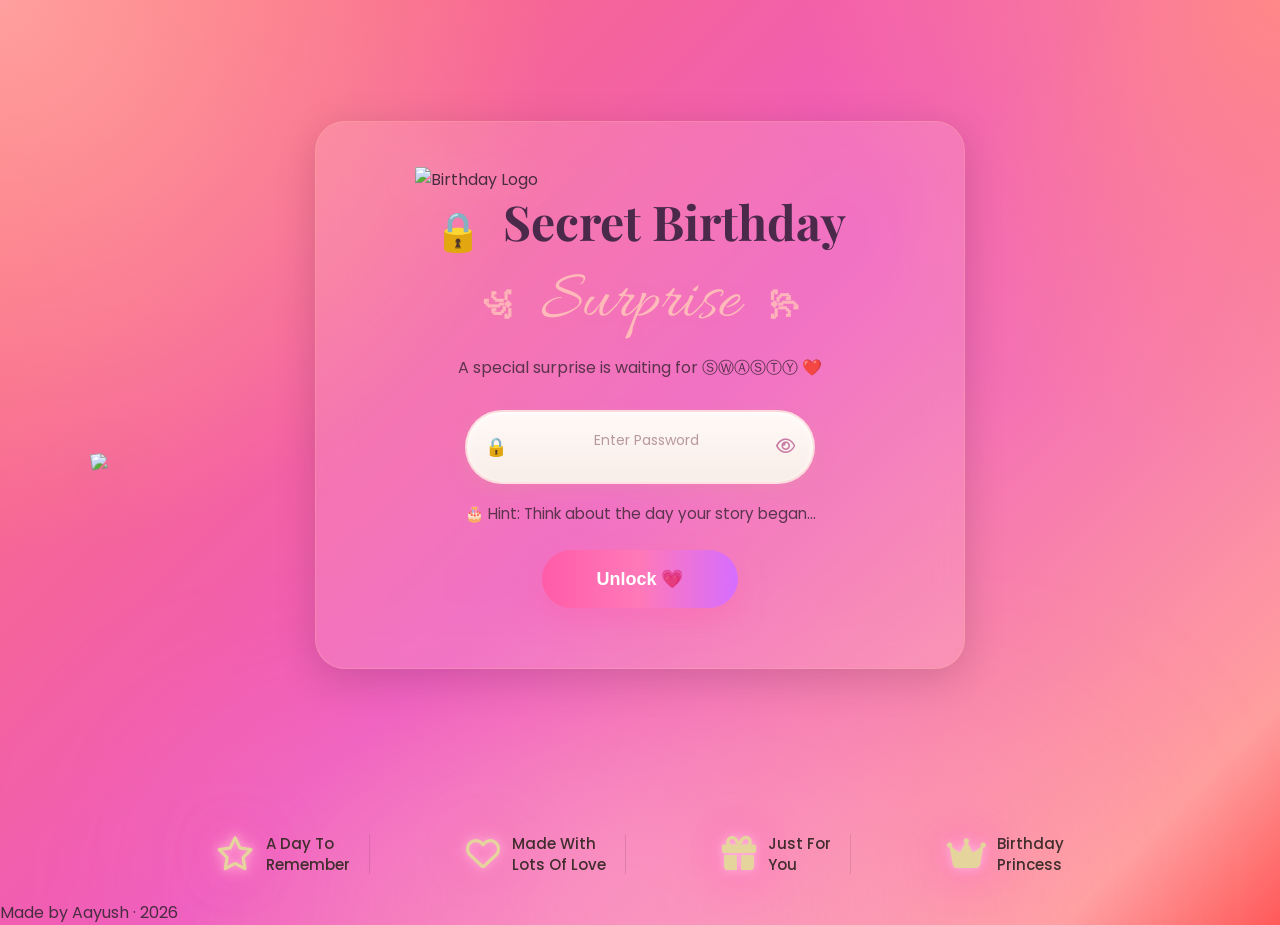
==== commit f1f89619: "Update print statement from 'Hello' to 'Goodbye'" ====
--- a/index.html
+++ b/index.html
@@ -699,6 +699,10 @@
 
 </div>
 
+            <footer class="website-footer">
+             Made by Aayush · 2026
+          </footer>
+
             <!-- =========================
      Birthday Loading Screen
 ========================= -->
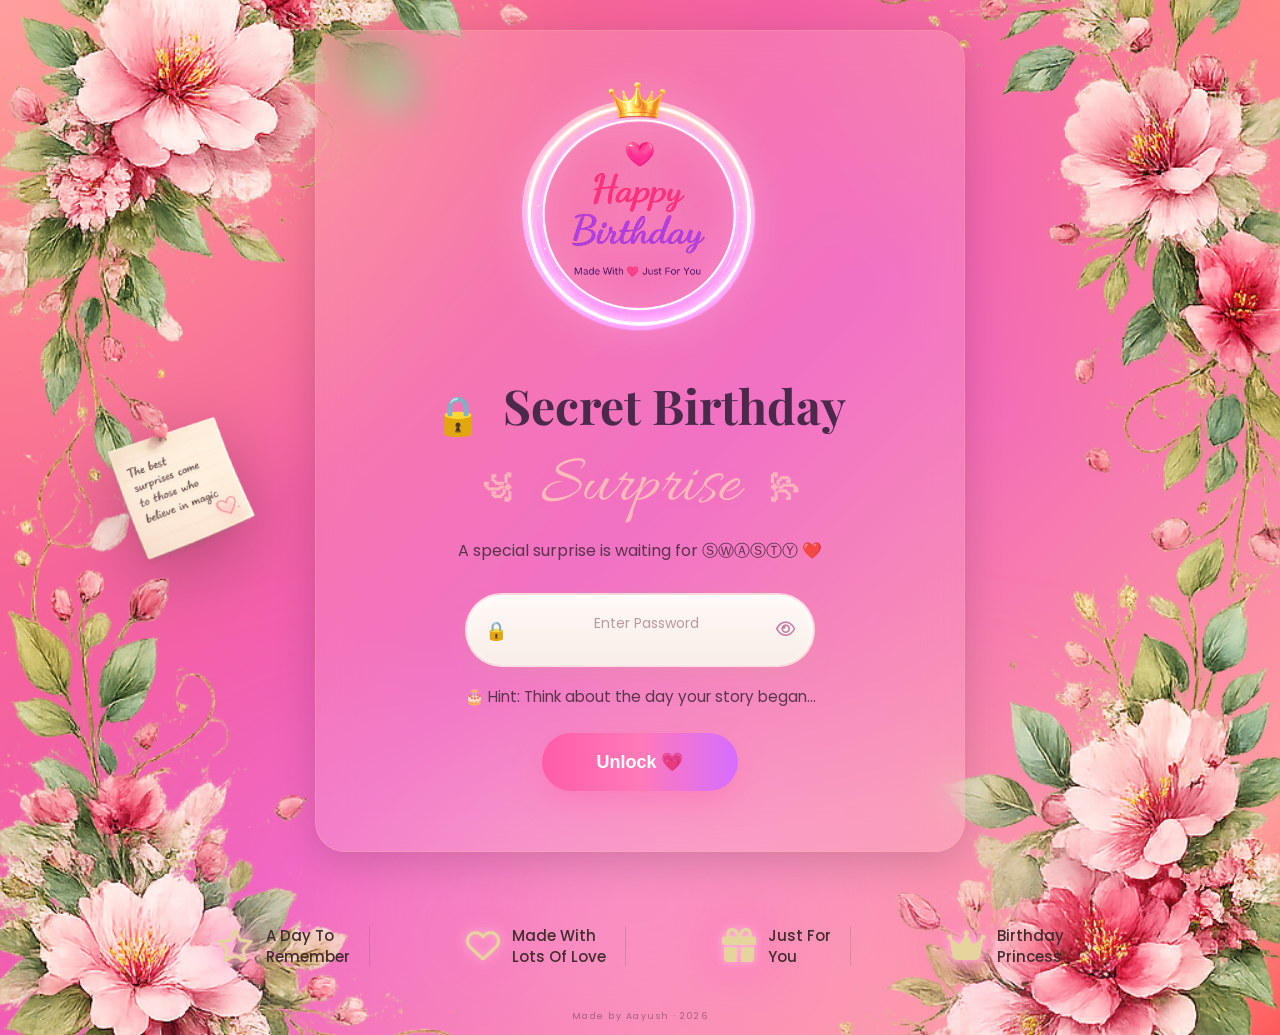
==== commit 12099b0f: "Update fmt.Println to output 'Goodbye World'" ====
--- a/index.html
+++ b/index.html
@@ -260,6 +260,7 @@
                     <img src="images/photo3.jpg" alt="">
                     <img src="images/photo4.jpg" alt="">
                     <img src="images/photo5.jpg" alt="">
+                    <img src="photo6.jpg" alt="">
 
                 </div>
 
--- a/style.css
+++ b/style.css
@@ -2099,4 +2099,24 @@
 
     padding-bottom:140px;
 
-}+}
+
+.website-footer{
+
+    width:100%;
+
+    text-align:center;
+
+    padding:18px 0 12px;
+
+    font-size:9px;
+
+    color:rgba(70,40,55,.45);
+
+    letter-spacing:1.5px;
+
+    font-family:'Poppins',sans-serif;
+
+    user-select:none;
+
+}
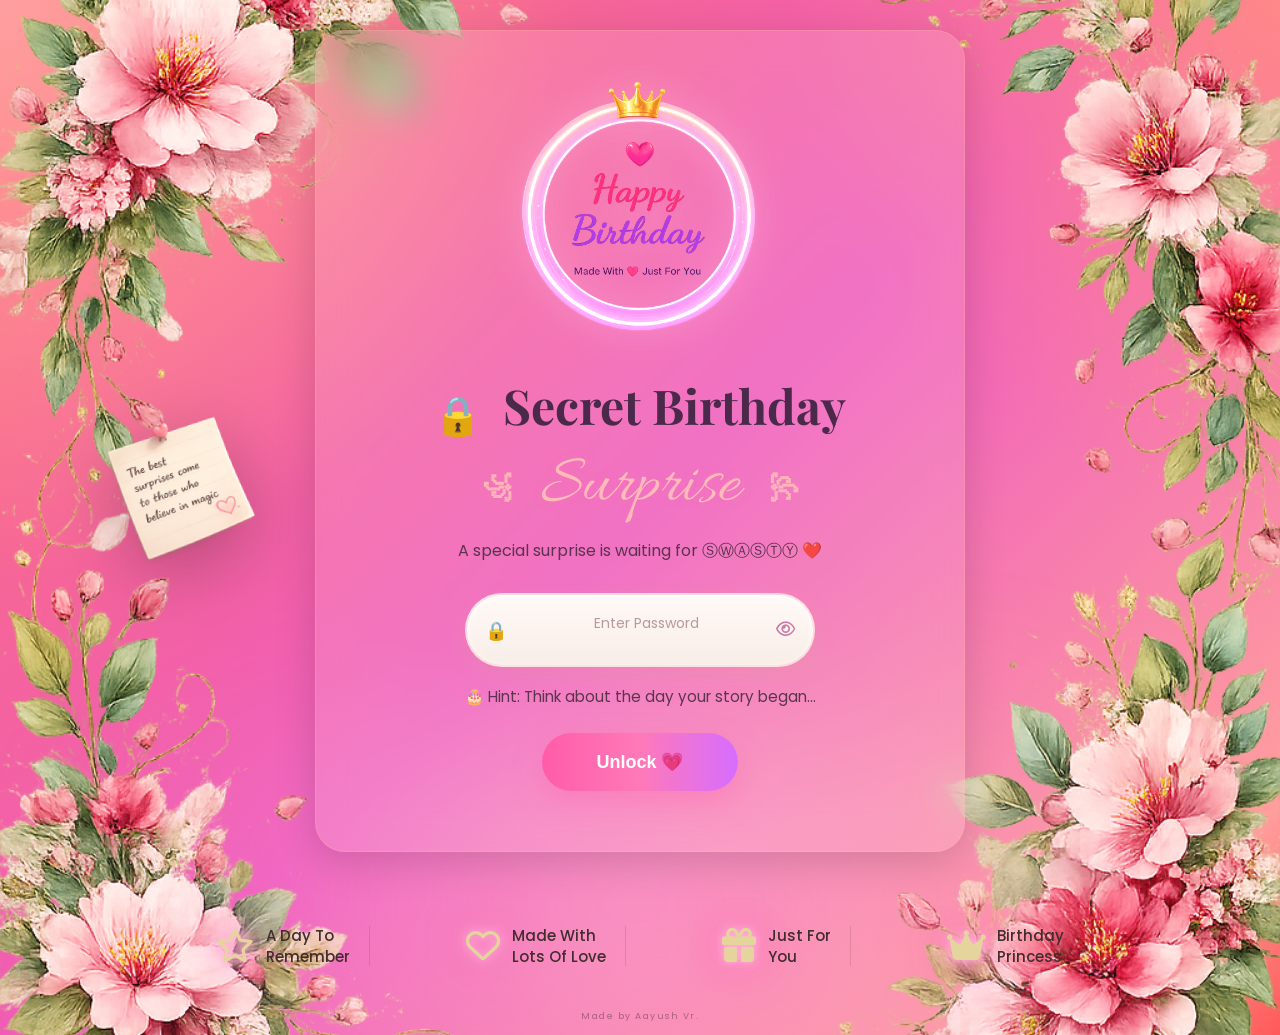
==== commit 770e9444: "Update index.html" ====
--- a/index.html
+++ b/index.html
@@ -701,7 +701,7 @@
 </div>
 
             <footer class="website-footer">
-             Made by Aayush · 2026
+             Made by Aayush Vr.
           </footer>
 
             <!-- =========================
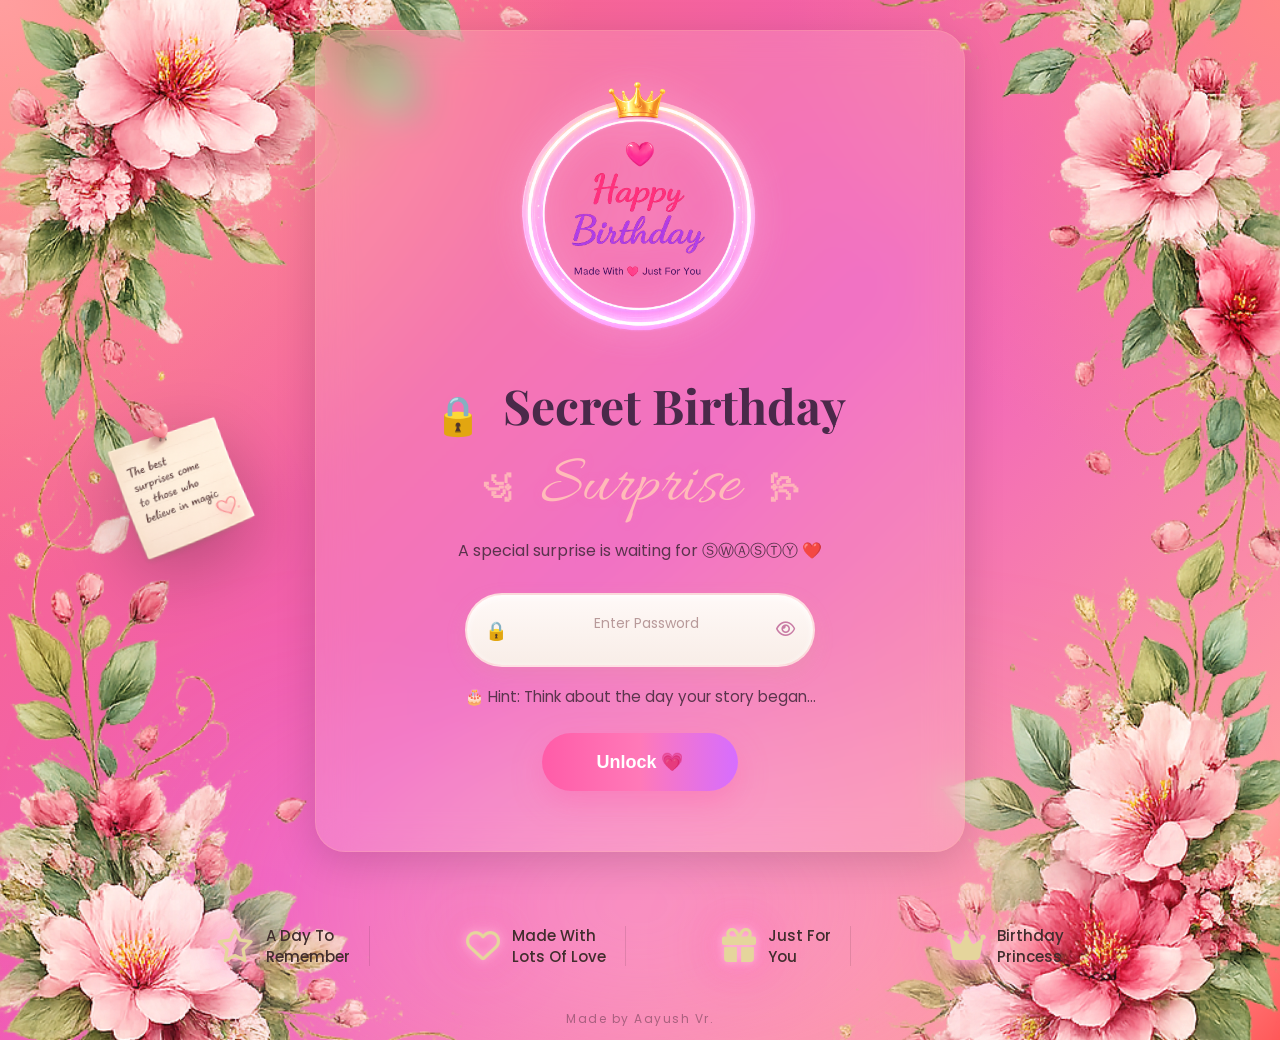
==== commit 24419902: "Update print statement from 'Hello' to 'Goodbye'" ====
--- a/index.html
+++ b/index.html
@@ -260,7 +260,12 @@
                     <img src="images/photo3.jpg" alt="">
                     <img src="images/photo4.jpg" alt="">
                     <img src="images/photo5.jpg" alt="">
-                    <img src="photo6.jpg" alt="">
+                    <img src="images/photo7.jpg" alt="">
+                    <img src="images/photo8.jpg" alt="">
+                    <img src="images/photo9.jpg" alt="">
+                    <img src="images/photo10.jpg" alt="">
+                    <img src="images/photo11.jpg" alt="">
+                    <img src="images/photo12.jpg" alt="">
 
                 </div>
 
--- a/style.css
+++ b/style.css
@@ -2109,7 +2109,7 @@
 
     padding:18px 0 12px;
 
-    font-size:9px;
+    font-size:12px;
 
     color:rgba(70,40,55,.45);
 
